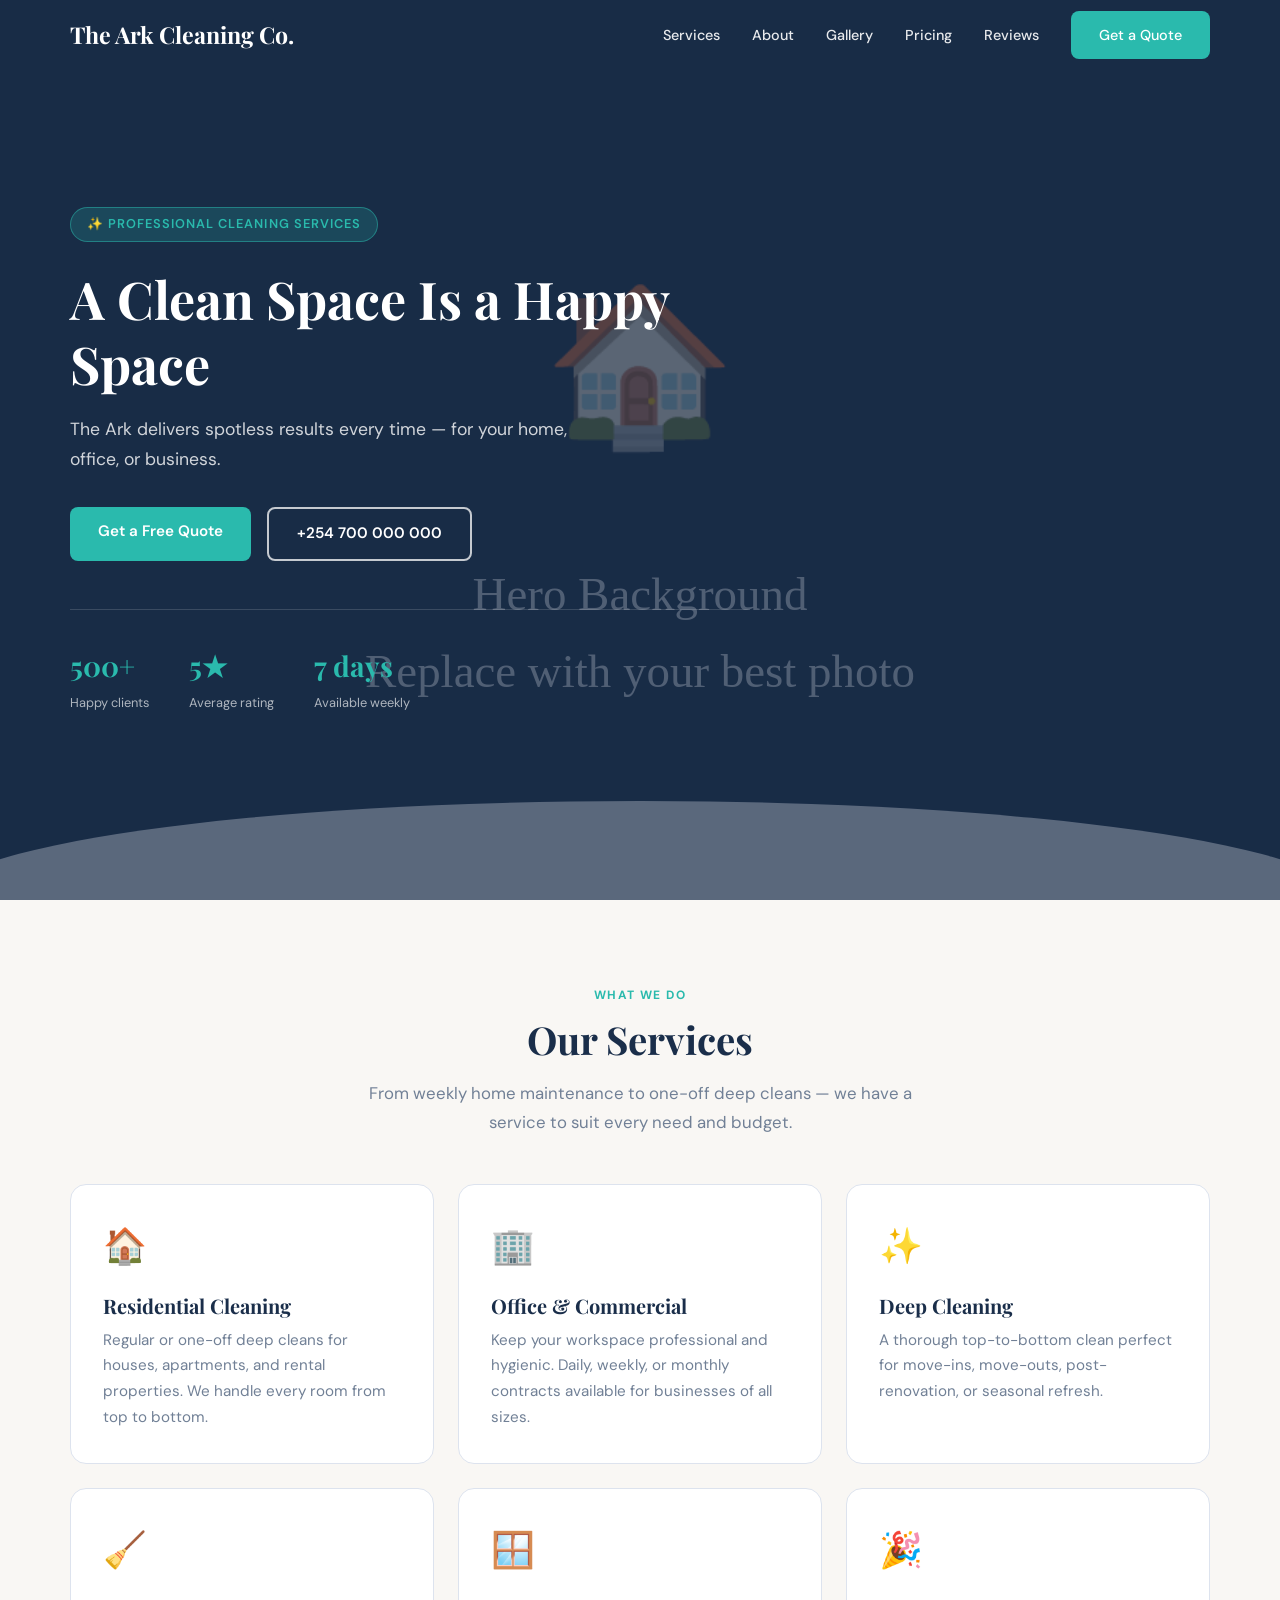
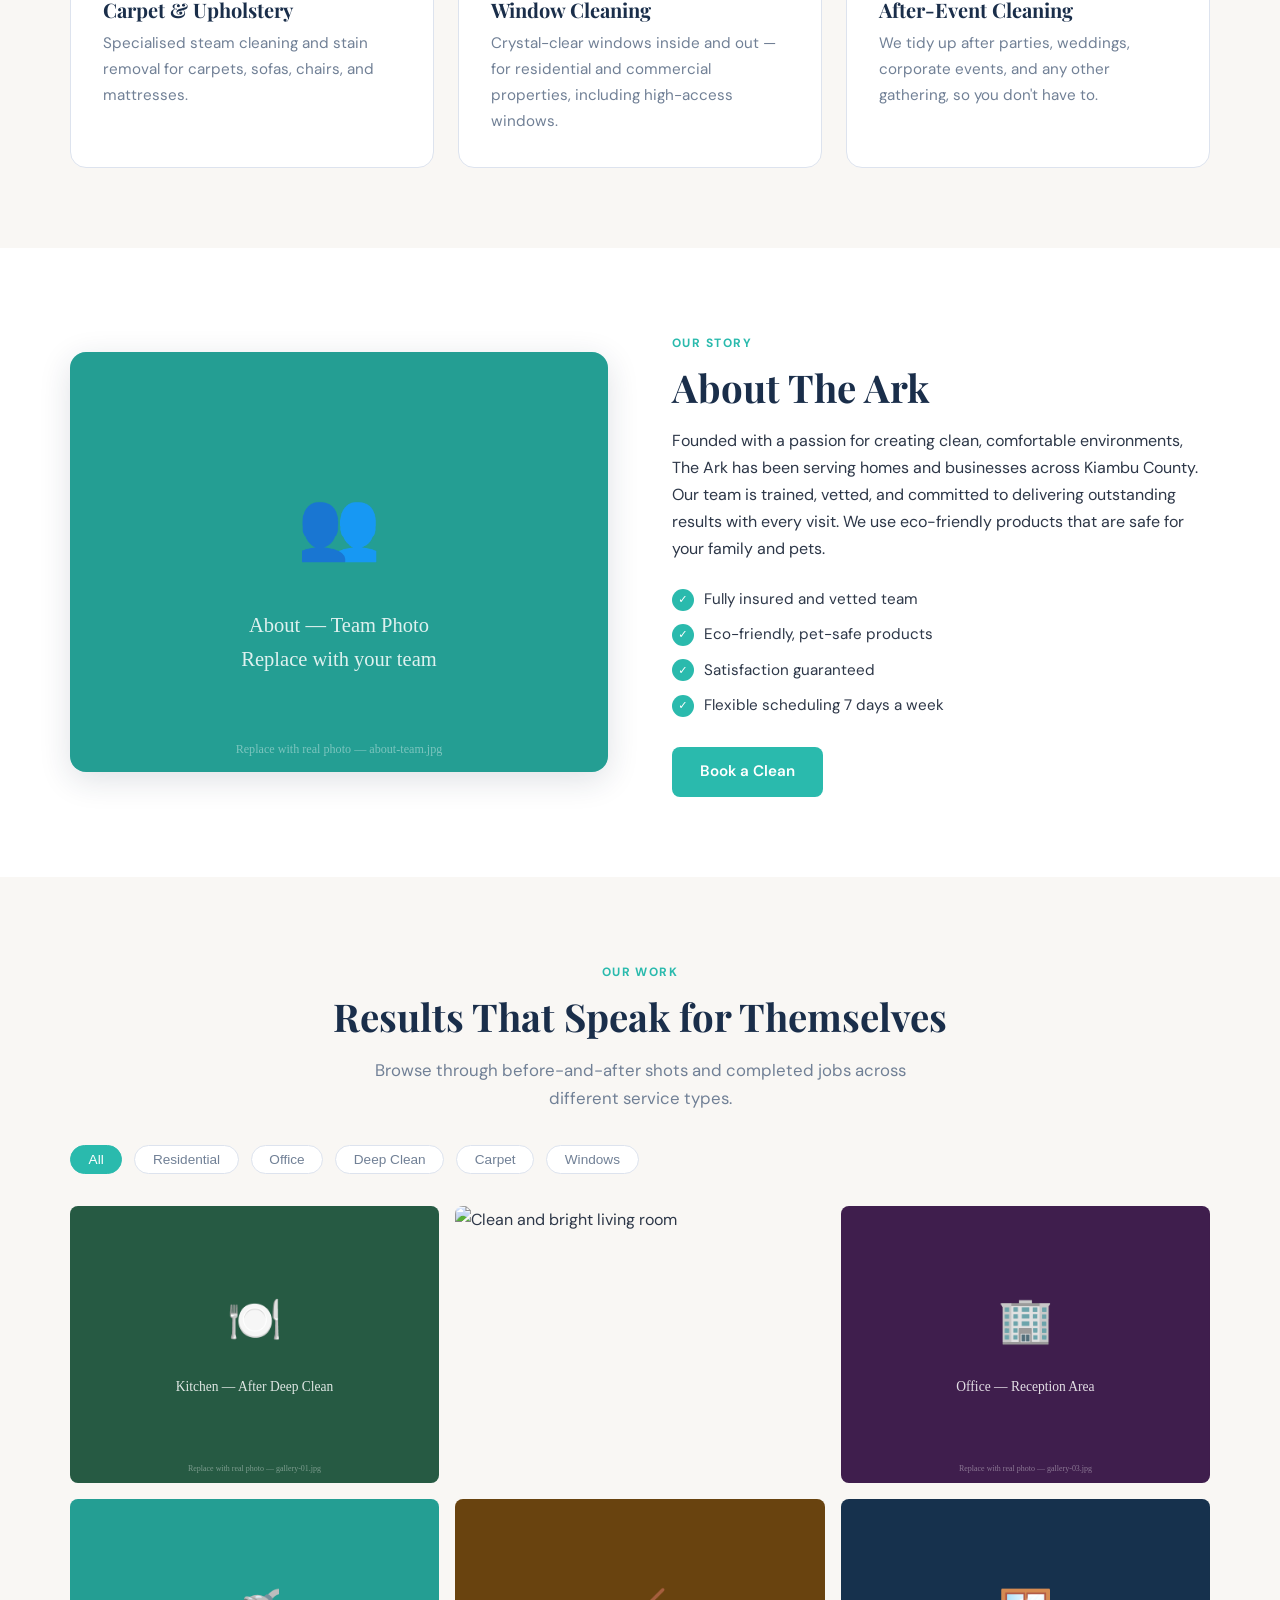
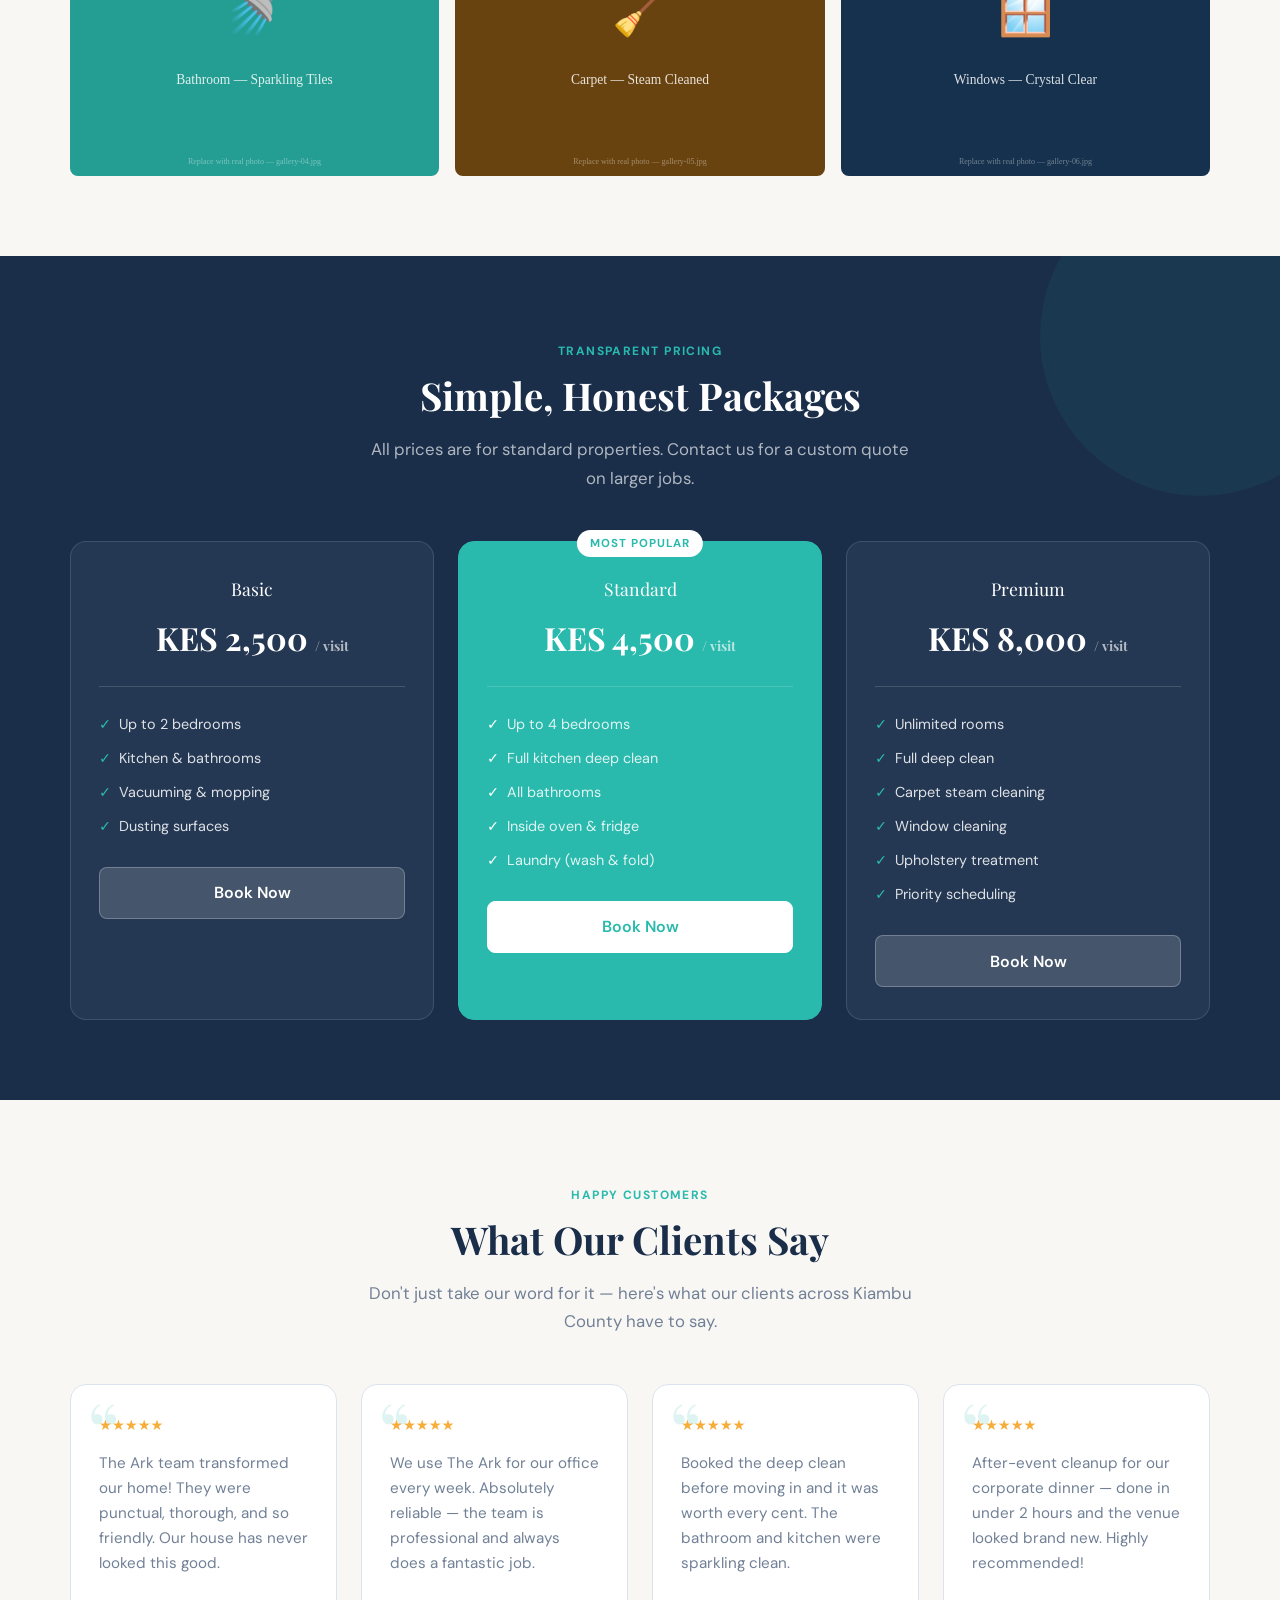
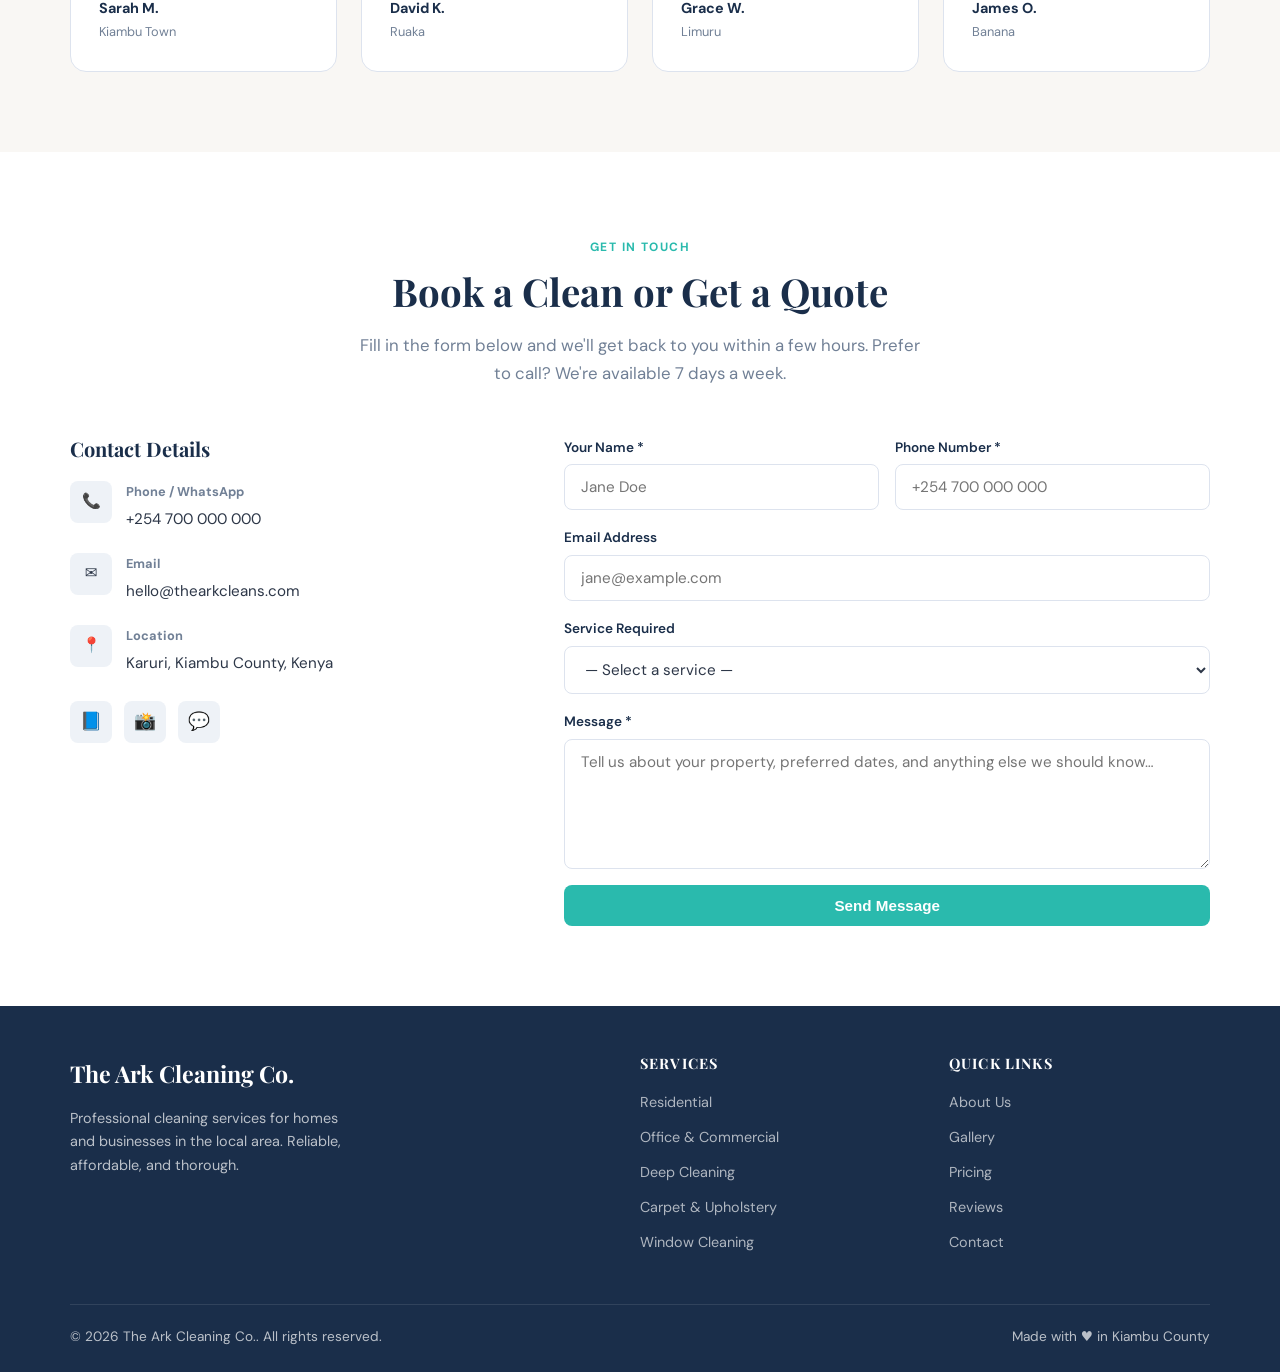
==== index.html @ 22f8d6c6 "Initial commit: The Ark website" ====
<!DOCTYPE html>
<html lang="en">
<head>
  <meta charset="UTF-8">
  <meta name="viewport" content="width=device-width, initial-scale=1.0">
  <title>The Ark Cleaning Co.</title>

  <!-- SEO Meta -->
  <meta name="description" content="Professional cleaning services for homes and businesses. Reliable, affordable, and thorough.">
  <meta property="og:title"       content="The Ark Cleaning Co.">
  <meta property="og:description" content="We care for your space — residential, office, and deep cleaning services.">
  <meta property="og:type"        content="website">
  <meta name="theme-color"        content="#1a2e4a">

  <!-- Web App Manifest -->
  <link rel="manifest" href="manifest.json">

  <!-- Google Fonts -->
  <link rel="preconnect" href="https://fonts.googleapis.com">
  <link rel="preconnect" href="https://fonts.gstatic.com" crossorigin>
  <link href="https://fonts.googleapis.com/css2?family=Playfair+Display:wght@700&family=DM+Sans:wght@400;500;600;700&display=swap" rel="stylesheet">

  <!-- Favicon (emoji fallback) -->
  <link rel="icon" href="data:image/svg+xml,<svg xmlns='http://www.w3.org/2000/svg' viewBox='0 0 100 100'><text y='.9em' font-size='90'>🏠</text></svg>">

  <!-- Stylesheet -->
  <link rel="stylesheet" href="css/style.css">
</head>
<body>

  <!-- Skip Navigation for Accessibility -->
  <a class="skip-link" href="#main-content">Skip to main content</a>

  <!-- ============================================================
       NAVIGATION
  ============================================================ -->
  <nav id="navbar" role="navigation" aria-label="Main navigation">
    <div class="container nav-inner">
      <a href="#" class="nav-logo" aria-label="The Ark Cleaning Co. — Home">The Ark</a>

      <ul class="nav-links" role="list">
        <li><a href="#services">Services</a></li>
        <li><a href="#about">About</a></li>
        <li><a href="#gallery">Gallery</a></li>
        <li><a href="#pricing">Pricing</a></li>
        <li><a href="#testimonials">Reviews</a></li>
        <li><a href="#contact" class="btn btn-primary">Get a Quote</a></li>
      </ul>

      <button class="nav-toggle" aria-label="Toggle navigation menu" aria-expanded="false">
        <span></span><span></span><span></span>
      </button>
    </div>
  </nav>

  <main id="main-content">

    <!-- ============================================================
         HERO
    ============================================================ -->
    <section id="hero" aria-labelledby="hero-heading">
      <div class="hero-bg" aria-hidden="true"></div>
      <div class="container">
        <div class="hero-content">
          <div class="hero-badge fade-up fade-up-1">✨ Professional Cleaning Services</div>
          <h1 id="hero-heading" class="fade-up fade-up-2">A Clean Space Is a Happy Space</h1>
          <p id="hero-sub" class="fade-up fade-up-3">
            The Ark delivers spotless results every time — for your home, office, or business.
          </p>
          <div class="hero-cta fade-up fade-up-3">
            <a id="hero-cta" href="#contact" class="btn btn-primary">Get a Free Quote</a>
            <a id="hero-phone" href="tel:+254700000000" class="btn btn-outline">📞 Call Us</a>
          </div>
          <div class="hero-stats fade-up">
            <div class="stat-item">
              <div class="stat-num">500+</div>
              <div class="stat-label">Happy clients</div>
            </div>
            <div class="stat-item">
              <div class="stat-num">5★</div>
              <div class="stat-label">Average rating</div>
            </div>
            <div class="stat-item">
              <div class="stat-num">7 days</div>
              <div class="stat-label">Available weekly</div>
            </div>
          </div>
        </div>
      </div>
    </section>

    <!-- ============================================================
         SERVICES
    ============================================================ -->
    <section id="services" aria-labelledby="services-heading">
      <div class="container">
        <div class="text-center">
          <span class="section-label">What We Do</span>
          <h2 id="services-heading" class="section-heading">Our Services</h2>
          <p class="section-sub">
            From weekly home maintenance to one-off deep cleans — we have a service to suit every need and budget.
          </p>
        </div>
        <!-- Rendered dynamically from content.json by main.js -->
        <div id="services-grid" class="services-grid" role="list" aria-label="Services list"></div>
      </div>
    </section>

    <!-- ============================================================
         ABOUT
    ============================================================ -->
    <section id="about" aria-labelledby="about-heading">
      <div class="container">
        <div class="about-grid">
          <div class="about-image-wrap">
            <img id="about-img" src="assets/images/about-team.jpg"
                 alt="The Ark cleaning team" loading="lazy"
                 onerror="this.style.background='#eef2f7'; this.style.height='420px';">
          </div>
          <div class="about-text">
            <span class="section-label">Our Story</span>
            <h2 id="about-heading" class="section-heading">About The Ark</h2>
            <p id="about-body">
              Founded with a passion for creating clean, comfortable environments, The Ark has been
              serving homes and businesses across Kiambu County. Our team is trained, vetted, and
              committed to delivering outstanding results with every visit.
            </p>
            <ul id="about-highlights" class="about-highlights" aria-label="Our highlights">
              <li>Fully insured and vetted team</li>
              <li>Eco-friendly, pet-safe products</li>
              <li>Satisfaction guaranteed</li>
              <li>Flexible scheduling 7 days a week</li>
            </ul>
            <a href="#contact" class="btn btn-primary" style="margin-top:1.75rem; display:inline-block;">
              Book a Clean
            </a>
          </div>
        </div>
      </div>
    </section>

    <!-- ============================================================
         GALLERY
    ============================================================ -->
    <section id="gallery" aria-labelledby="gallery-heading">
      <div class="container">
        <div class="text-center">
          <span class="section-label">Our Work</span>
          <h2 id="gallery-heading" class="section-heading">Results That Speak for Themselves</h2>
          <p class="section-sub">
            Browse through before-and-after shots and completed jobs across different service types.
          </p>
        </div>

        <!-- Filter buttons -->
        <div class="gallery-filter" role="group" aria-label="Filter gallery by category">
          <button class="filter-btn active" data-filter="all">All</button>
          <button class="filter-btn" data-filter="residential">Residential</button>
          <button class="filter-btn" data-filter="office">Office</button>
          <button class="filter-btn" data-filter="deep">Deep Clean</button>
          <button class="filter-btn" data-filter="carpet">Carpet</button>
          <button class="filter-btn" data-filter="windows">Windows</button>
        </div>

        <!-- Rendered dynamically from content.json -->
        <div id="gallery-grid" class="gallery-grid" aria-label="Photo gallery"></div>
      </div>
    </section>

    <!-- ============================================================
         PRICING
    ============================================================ -->
    <section id="pricing" aria-labelledby="pricing-heading">
      <div class="container text-center">
        <span class="section-label">Transparent Pricing</span>
        <h2 id="pricing-heading" class="section-heading">Simple, Honest Packages</h2>
        <p class="section-sub">
          All prices are for standard properties. Contact us for a custom quote on larger jobs.
        </p>
        <!-- Rendered dynamically from content.json -->
        <div id="pricing-grid" class="pricing-grid" aria-label="Pricing packages"></div>
      </div>
    </section>

    <!-- ============================================================
         TESTIMONIALS
    ============================================================ -->
    <section id="testimonials" aria-labelledby="testimonials-heading">
      <div class="container">
        <div class="text-center">
          <span class="section-label">Happy Customers</span>
          <h2 id="testimonials-heading" class="section-heading">What Our Clients Say</h2>
          <p class="section-sub">
            Don't just take our word for it — here's what our clients across Kiambu County have to say.
          </p>
        </div>
        <!-- Rendered dynamically from content.json -->
        <div id="testimonials-grid" class="testimonials-grid" aria-label="Customer reviews"></div>
      </div>
    </section>

    <!-- ============================================================
         CONTACT
    ============================================================ -->
    <section id="contact" aria-labelledby="contact-heading">
      <div class="container">
        <div class="text-center">
          <span class="section-label">Get In Touch</span>
          <h2 id="contact-heading" class="section-heading">Book a Clean or Get a Quote</h2>
          <p class="section-sub">
            Fill in the form below and we'll get back to you within a few hours. Prefer to call? We're available 7 days a week.
          </p>
        </div>

        <div class="contact-grid">
          <!-- Contact Info -->
          <aside class="contact-info">
            <h3>Contact Details</h3>

            <div class="contact-item">
              <span class="contact-icon" aria-hidden="true">📞</span>
              <div>
                <strong>Phone / WhatsApp</strong>
                <a id="contact-phone-link" href="tel:+254700000000">
                  <span id="contact-phone">+254 700 000 000</span>
                </a>
              </div>
            </div>

            <div class="contact-item">
              <span class="contact-icon" aria-hidden="true">✉️</span>
              <div>
                <strong>Email</strong>
                <a id="contact-email-link" href="mailto:hello@thearkcleans.com">
                  <span id="contact-email">hello@thearkcleans.com</span>
                </a>
              </div>
            </div>

            <div class="contact-item">
              <span class="contact-icon" aria-hidden="true">📍</span>
              <div>
                <strong>Location</strong>
                <span id="contact-address">Karuri, Kiambu County, Kenya</span>
              </div>
            </div>

            <div class="social-links" aria-label="Social media links">
              <a id="social-facebook" href="#" class="social-link" aria-label="Facebook" target="_blank" rel="noopener">📘</a>
              <a id="social-instagram" href="#" class="social-link" aria-label="Instagram" target="_blank" rel="noopener">📸</a>
              <a id="contact-whatsapp" href="#" class="social-link" aria-label="WhatsApp" target="_blank" rel="noopener">💬</a>
            </div>
          </aside>

          <!-- Contact Form (Formspree) -->
          <div class="contact-form-wrap">
            <!--
              ACTION: Replace YOUR_FORM_ID with your Formspree form ID.
              See README.md for setup instructions.
              The action is also set dynamically from content.json.
            -->
            <form id="contact-form"
                  action="https://formspree.io/f/YOUR_FORM_ID"
                  method="POST"
                  class="contact-form"
                  novalidate>

              <div class="form-row">
                <div class="form-group">
                  <label for="contact-name">Your Name *</label>
                  <input type="text" id="contact-name" name="name" required placeholder="Jane Doe" autocomplete="name">
                </div>
                <div class="form-group">
                  <label for="contact-phone-input">Phone Number *</label>
                  <input type="tel" id="contact-phone-input" name="phone" required placeholder="+254 700 000 000" autocomplete="tel">
                </div>
              </div>

              <div class="form-group">
                <label for="contact-email-input">Email Address</label>
                <input type="email" id="contact-email-input" name="email" placeholder="jane@example.com" autocomplete="email">
              </div>

              <div class="form-group">
                <label for="contact-service">Service Required</label>
                <select id="contact-service" name="service">
                  <option value="">— Select a service —</option>
                  <option value="residential">Residential Cleaning</option>
                  <option value="office">Office / Commercial</option>
                  <option value="deep">Deep Clean</option>
                  <option value="carpet">Carpet & Upholstery</option>
                  <option value="windows">Window Cleaning</option>
                  <option value="afterparty">After-Event Cleaning</option>
                  <option value="other">Other / Not Sure</option>
                </select>
              </div>

              <div class="form-group">
                <label for="contact-message">Message *</label>
                <textarea id="contact-message" name="message" required
                  placeholder="Tell us about your property, preferred dates, and anything else we should know…"></textarea>
              </div>

              <!-- Honeypot field to prevent spam -->
              <input type="text" name="_gotcha" style="display:none" tabindex="-1" aria-hidden="true">

              <div id="form-status" class="form-status" role="alert" aria-live="polite"></div>

              <button type="submit" class="btn btn-primary" style="width:100%; justify-content:center;">
                Send Message
              </button>
            </form>
          </div>
        </div>
      </div>
    </section>

  </main>

  <!-- ============================================================
       FOOTER
  ============================================================ -->
  <footer id="footer" role="contentinfo">
    <div class="container">
      <div class="footer-grid">
        <div class="footer-brand">
          <a href="#" class="nav-logo footer-logo">The Ark</a>
          <p id="footer-desc">Professional cleaning services for homes and businesses across Kiambu County.</p>
        </div>
        <div class="footer-col">
          <h4>Services</h4>
          <ul>
            <li><a href="#services">Residential</a></li>
            <li><a href="#services">Office & Commercial</a></li>
            <li><a href="#services">Deep Cleaning</a></li>
            <li><a href="#services">Carpet & Upholstery</a></li>
            <li><a href="#services">Window Cleaning</a></li>
          </ul>
        </div>
        <div class="footer-col">
          <h4>Quick Links</h4>
          <ul>
            <li><a href="#about">About Us</a></li>
            <li><a href="#gallery">Gallery</a></li>
            <li><a href="#pricing">Pricing</a></li>
            <li><a href="#testimonials">Reviews</a></li>
            <li><a href="#contact">Contact</a></li>
          </ul>
        </div>
      </div>
      <div class="footer-bottom">
        <span id="footer-copy">© 2024 The Ark Cleaning Co. All rights reserved.</span>
        <span>Made with ♥ in Kiambu County</span>
      </div>
    </div>
  </footer>

  <!-- ============================================================
       LIGHTBOX (Gallery modal)
  ============================================================ -->
  <div id="lightbox" class="lightbox" role="dialog" aria-modal="true" aria-label="Image viewer">
    <button id="lightbox-close" class="lightbox-close" aria-label="Close image viewer">×</button>
    <img id="lightbox-img" src="" alt="">
    <div id="lightbox-caption" class="lightbox-caption"></div>
  </div>

  <!-- Scroll-to-top button -->
  <button id="scrollTop" aria-label="Scroll to top" title="Back to top">↑</button>

  <!-- Main Script -->
  <script src="js/main.js"></script>
</body>
</html>
---- css/style.css ----
/* ============================================================
   THE ARK CLEANING CO. — Main Stylesheet
   Classic, clean, mobile-first design.
   Colour palette: deep navy (#1a2e4a), fresh teal (#2abaad),
   warm white (#f9f7f4), charcoal text (#2d3748)
   ============================================================ */

/* ---------- CSS Custom Properties ---------- */
:root {
  --navy:      #1a2e4a;
  --teal:      #2abaad;
  --teal-dark: #1e9589;
  --white:     #ffffff;
  --off-white: #f9f7f4;
  --light:     #eef2f7;
  --charcoal:  #2d3748;
  --muted:     #718096;
  --border:    #dde3ee;

  --font-display: 'Playfair Display', Georgia, serif;
  --font-body:    'DM Sans', 'Segoe UI', system-ui, sans-serif;

  --radius:  8px;
  --radius-lg: 16px;
  --shadow:  0 4px 20px rgba(26,46,74,0.10);
  --shadow-md: 0 8px 32px rgba(26,46,74,0.14);
  --transition: 0.25s ease;

  --container: 1140px;
  --section-pad: 80px;
}

/* ---------- Reset & Base ---------- */
*, *::before, *::after { box-sizing: border-box; margin: 0; padding: 0; }

html { scroll-behavior: smooth; font-size: 16px; }

body {
  font-family: var(--font-body);
  color: var(--charcoal);
  background: var(--white);
  line-height: 1.7;
  -webkit-font-smoothing: antialiased;
}

img { max-width: 100%; height: auto; display: block; }
a  { color: var(--teal); text-decoration: none; transition: color var(--transition); }
a:hover { color: var(--teal-dark); }
ul { list-style: none; }

/* ---------- Typography ---------- */
h1, h2, h3, h4 {
  font-family: var(--font-display);
  color: var(--navy);
  line-height: 1.25;
}
h1 { font-size: clamp(2rem, 5vw, 3.25rem); }
h2 { font-size: clamp(1.6rem, 3.5vw, 2.4rem); }
h3 { font-size: 1.25rem; }

.section-label {
  display: inline-block;
  font-size: 0.75rem;
  font-weight: 700;
  letter-spacing: 0.12em;
  text-transform: uppercase;
  color: var(--teal);
  margin-bottom: 0.6rem;
}

.section-heading {
  font-family: var(--font-display);
  color: var(--navy);
  margin-bottom: 1rem;
}

.section-sub {
  color: var(--muted);
  font-size: 1.05rem;
  max-width: 560px;
}

/* ---------- Layout Helpers ---------- */
.container {
  width: 90%;
  max-width: var(--container);
  margin: 0 auto;
}

section { padding: var(--section-pad) 0; }

.text-center { text-align: center; }
.text-center .section-sub { margin-left: auto; margin-right: auto; }

/* ---------- Buttons ---------- */
.btn {
  display: inline-block;
  padding: 0.75rem 1.75rem;
  border-radius: var(--radius);
  font-weight: 600;
  font-size: 0.95rem;
  transition: background var(--transition), color var(--transition),
              transform var(--transition), box-shadow var(--transition);
  cursor: pointer;
  border: none;
}
.btn-primary {
  background: var(--teal);
  color: var(--white);
}
.btn-primary:hover {
  background: var(--teal-dark);
  color: var(--white);
  transform: translateY(-2px);
  box-shadow: 0 6px 20px rgba(42,186,173,0.35);
}
.btn-outline {
  background: transparent;
  color: var(--white);
  border: 2px solid rgba(255,255,255,0.75);
}
.btn-outline:hover {
  background: var(--white);
  color: var(--navy);
  border-color: var(--white);
}

/* ---------- Navigation ---------- */
#navbar {
  position: fixed;
  top: 0; left: 0; right: 0;
  z-index: 1000;
  background: transparent;
  transition: background var(--transition), box-shadow var(--transition);
}
#navbar.scrolled {
  background: var(--white);
  box-shadow: 0 2px 12px rgba(26,46,74,0.10);
}

.nav-inner {
  display: flex;
  align-items: center;
  justify-content: space-between;
  height: 70px;
}

.nav-logo {
  font-family: var(--font-display);
  font-size: 1.45rem;
  font-weight: 700;
  color: var(--white);
  transition: color var(--transition);
}
#navbar.scrolled .nav-logo { color: var(--navy); }

.nav-links {
  display: flex;
  gap: 2rem;
  align-items: center;
}
.nav-links a {
  font-size: 0.9rem;
  font-weight: 500;
  color: rgba(255,255,255,0.9);
  transition: color var(--transition);
}
#navbar.scrolled .nav-links a { color: var(--charcoal); }
.nav-links a:hover { color: var(--teal); }
.nav-links .btn-primary { color: var(--white); }

/* Hamburger */
.nav-toggle {
  display: none;
  flex-direction: column;
  gap: 5px;
  cursor: pointer;
  padding: 4px;
  background: none;
  border: none;
}
.nav-toggle span {
  display: block;
  width: 24px;
  height: 2px;
  background: var(--white);
  transition: all var(--transition);
  border-radius: 2px;
}
#navbar.scrolled .nav-toggle span { background: var(--navy); }
.nav-toggle.open span:nth-child(1) { transform: translateY(7px) rotate(45deg); }
.nav-toggle.open span:nth-child(2) { opacity: 0; }
.nav-toggle.open span:nth-child(3) { transform: translateY(-7px) rotate(-45deg); }

/* ---------- Hero ---------- */
#hero {
  min-height: 100vh;
  display: flex;
  align-items: center;
  position: relative;
  background: var(--navy);
  overflow: hidden;
}

.hero-bg {
  position: absolute;
  inset: 0;
  background-image: url('assets/images/hero-bg.jpg');
  background-size: cover;
  background-position: center;
  opacity: 0.28;
}

/* Geometric accent */
.hero-bg::after {
  content: '';
  position: absolute;
  bottom: -1px;
  left: 0; right: 0;
  height: 100px;
  background: var(--white);
  clip-path: ellipse(55% 100% at 50% 100%);
}

.hero-content {
  position: relative;
  z-index: 1;
  max-width: 680px;
  padding: 120px 0 100px;
}

.hero-badge {
  display: inline-flex;
  align-items: center;
  gap: 8px;
  background: rgba(42,186,173,0.2);
  border: 1px solid rgba(42,186,173,0.5);
  border-radius: 30px;
  padding: 0.35rem 1rem;
  font-size: 0.8rem;
  font-weight: 600;
  color: var(--teal);
  letter-spacing: 0.08em;
  text-transform: uppercase;
  margin-bottom: 1.5rem;
}

#hero h1 {
  color: var(--white);
  margin-bottom: 1.2rem;
}

#hero p {
  color: rgba(255,255,255,0.8);
  font-size: 1.1rem;
  margin-bottom: 2rem;
  max-width: 520px;
}

.hero-cta { display: flex; gap: 1rem; flex-wrap: wrap; }

.hero-stats {
  display: flex;
  gap: 2.5rem;
  margin-top: 3rem;
  padding-top: 2rem;
  border-top: 1px solid rgba(255,255,255,0.15);
}
.stat-item { text-align: left; }
.stat-num {
  font-family: var(--font-display);
  font-size: 1.75rem;
  font-weight: 700;
  color: var(--teal);
}
.stat-label {
  font-size: 0.8rem;
  color: rgba(255,255,255,0.65);
  margin-top: 0.15rem;
}

/* ---------- Services ---------- */
#services { background: var(--off-white); }

.services-grid {
  display: grid;
  grid-template-columns: repeat(auto-fill, minmax(300px, 1fr));
  gap: 1.5rem;
  margin-top: 3rem;
}

.service-card {
  background: var(--white);
  border-radius: var(--radius-lg);
  padding: 2rem;
  border: 1px solid var(--border);
  transition: transform var(--transition), box-shadow var(--transition);
}
.service-card:hover {
  transform: translateY(-4px);
  box-shadow: var(--shadow-md);
}

.service-icon {
  font-size: 2.2rem;
  margin-bottom: 1rem;
  display: block;
}
.service-card h3 {
  margin-bottom: 0.6rem;
  color: var(--navy);
}
.service-card p { color: var(--muted); font-size: 0.95rem; }

/* ---------- About ---------- */
#about .about-grid {
  display: grid;
  grid-template-columns: 1fr 1fr;
  gap: 4rem;
  align-items: center;
}

.about-image-wrap {
  position: relative;
  border-radius: var(--radius-lg);
  overflow: hidden;
  box-shadow: var(--shadow-md);
}
.about-image-wrap img {
  width: 100%;
  height: 420px;
  object-fit: cover;
}
.about-image-wrap::before {
  content: '';
  position: absolute;
  top: -16px; left: -16px;
  width: 80px; height: 80px;
  background: var(--teal);
  border-radius: 50%;
  opacity: 0.2;
  z-index: -1;
}

.about-highlights {
  margin-top: 1.5rem;
  display: flex;
  flex-direction: column;
  gap: 0.6rem;
}
.about-highlights li {
  display: flex;
  align-items: center;
  gap: 0.6rem;
  font-size: 0.95rem;
}
.about-highlights li::before {
  content: '✓';
  background: var(--teal);
  color: var(--white);
  border-radius: 50%;
  width: 22px; height: 22px;
  display: flex;
  align-items: center;
  justify-content: center;
  font-size: 0.7rem;
  flex-shrink: 0;
}

/* ---------- Gallery ---------- */
#gallery { background: var(--off-white); }

.gallery-filter {
  display: flex;
  gap: 0.75rem;
  flex-wrap: wrap;
  margin: 2rem 0;
}
.filter-btn {
  padding: 0.4rem 1.1rem;
  border-radius: 30px;
  border: 1.5px solid var(--border);
  background: var(--white);
  color: var(--muted);
  font-size: 0.85rem;
  font-weight: 500;
  cursor: pointer;
  transition: all var(--transition);
}
.filter-btn:hover, .filter-btn.active {
  background: var(--teal);
  border-color: var(--teal);
  color: var(--white);
}

.gallery-grid {
  display: grid;
  grid-template-columns: repeat(auto-fill, minmax(280px, 1fr));
  gap: 1rem;
}
.gallery-item {
  border-radius: var(--radius);
  overflow: hidden;
  position: relative;
  aspect-ratio: 4/3;
  cursor: pointer;
}
.gallery-item img {
  width: 100%;
  height: 100%;
  object-fit: cover;
  transition: transform 0.4s ease;
}
.gallery-item:hover img { transform: scale(1.06); }
.gallery-overlay {
  position: absolute;
  inset: 0;
  background: linear-gradient(to top, rgba(26,46,74,0.75) 0%, transparent 60%);
  opacity: 0;
  transition: opacity var(--transition);
  display: flex;
  align-items: flex-end;
  padding: 1rem;
}
.gallery-item:hover .gallery-overlay { opacity: 1; }
.gallery-overlay span {
  color: var(--white);
  font-size: 0.85rem;
  font-weight: 500;
}
.gallery-item.hidden { display: none; }

/* ---------- Pricing ---------- */
#pricing {
  background: var(--navy);
  position: relative;
  overflow: hidden;
}
#pricing::before {
  content: '';
  position: absolute;
  top: -80px; right: -80px;
  width: 320px; height: 320px;
  border-radius: 50%;
  background: var(--teal);
  opacity: 0.07;
}

#pricing .section-heading { color: var(--white); }
#pricing .section-label { color: var(--teal); }
#pricing .section-sub { color: rgba(255,255,255,0.65); }

.pricing-grid {
  display: grid;
  grid-template-columns: repeat(auto-fit, minmax(260px, 1fr));
  gap: 1.5rem;
  margin-top: 3rem;
}

.pricing-card {
  background: rgba(255,255,255,0.05);
  border: 1px solid rgba(255,255,255,0.12);
  border-radius: var(--radius-lg);
  padding: 2rem 1.75rem;
  position: relative;
  transition: transform var(--transition);
}
.pricing-card:hover { transform: translateY(-4px); }
.pricing-card.highlight {
  background: var(--teal);
  border-color: var(--teal);
}
.popular-badge {
  position: absolute;
  top: -12px;
  left: 50%;
  transform: translateX(-50%);
  background: var(--white);
  color: var(--teal);
  font-size: 0.72rem;
  font-weight: 700;
  letter-spacing: 0.08em;
  text-transform: uppercase;
  padding: 0.25rem 0.85rem;
  border-radius: 20px;
}

.pricing-name {
  font-family: var(--font-display);
  font-size: 1.1rem;
  color: var(--white);
  margin-bottom: 0.5rem;
}
.pricing-price {
  font-family: var(--font-display);
  font-size: 2rem;
  font-weight: 700;
  color: var(--white);
}
.pricing-per { font-size: 0.85rem; color: rgba(255,255,255,0.65); }
.pricing-divider {
  border: none;
  border-top: 1px solid rgba(255,255,255,0.15);
  margin: 1.25rem 0;
}
.pricing-features li {
  color: rgba(255,255,255,0.85);
  font-size: 0.9rem;
  padding: 0.3rem 0;
  display: flex;
  align-items: center;
  gap: 0.5rem;
}
.pricing-features li::before {
  content: '✓';
  color: var(--teal);
  font-weight: 700;
  flex-shrink: 0;
}
.pricing-card.highlight .pricing-features li::before { color: var(--white); }

.pricing-cta {
  margin-top: 1.5rem;
  display: block;
  text-align: center;
  padding: 0.7rem;
  border-radius: var(--radius);
  font-weight: 600;
  background: rgba(255,255,255,0.15);
  color: var(--white);
  border: 1.5px solid rgba(255,255,255,0.25);
  transition: all var(--transition);
}
.pricing-cta:hover {
  background: var(--white);
  color: var(--navy);
  border-color: var(--white);
}
.pricing-card.highlight .pricing-cta {
  background: var(--white);
  color: var(--teal);
  border-color: var(--white);
}
.pricing-card.highlight .pricing-cta:hover {
  background: var(--navy);
  color: var(--white);
  border-color: var(--navy);
}

/* ---------- Testimonials ---------- */
#testimonials { background: var(--off-white); }

.testimonials-grid {
  display: grid;
  grid-template-columns: repeat(auto-fill, minmax(260px, 1fr));
  gap: 1.5rem;
  margin-top: 3rem;
}
.testimonial-card {
  background: var(--white);
  border-radius: var(--radius-lg);
  padding: 1.75rem;
  border: 1px solid var(--border);
  position: relative;
}
.testimonial-card::before {
  content: '\201C';
  font-family: var(--font-display);
  font-size: 5rem;
  color: var(--teal);
  opacity: 0.15;
  position: absolute;
  top: 0.25rem; left: 1rem;
  line-height: 1;
}
.stars { color: #f6ad3a; font-size: 0.9rem; margin-bottom: 0.85rem; }
.testimonial-quote { color: var(--muted); font-size: 0.95rem; line-height: 1.65; margin-bottom: 1.25rem; }
.testimonial-author { font-weight: 700; color: var(--navy); font-size: 0.9rem; }
.testimonial-location { font-size: 0.8rem; color: var(--muted); }

/* ---------- Contact ---------- */
#contact { background: var(--white); }

.contact-grid {
  display: grid;
  grid-template-columns: 1fr 1.5fr;
  gap: 4rem;
  align-items: start;
  margin-top: 3rem;
}

.contact-info h3 { margin-bottom: 1.25rem; }

.contact-item {
  display: flex;
  align-items: flex-start;
  gap: 0.85rem;
  margin-bottom: 1.25rem;
}
.contact-icon {
  background: var(--light);
  border-radius: var(--radius);
  width: 42px; height: 42px;
  display: flex;
  align-items: center;
  justify-content: center;
  font-size: 1.1rem;
  flex-shrink: 0;
}
.contact-item strong { display: block; font-size: 0.8rem; color: var(--muted); margin-bottom: 0.15rem; }
.contact-item span { color: var(--charcoal); font-size: 0.95rem; }

.social-links { display: flex; gap: 0.75rem; margin-top: 1.5rem; }
.social-link {
  background: var(--light);
  border-radius: var(--radius);
  width: 42px; height: 42px;
  display: flex;
  align-items: center;
  justify-content: center;
  font-size: 1.1rem;
  transition: background var(--transition), transform var(--transition);
}
.social-link:hover {
  background: var(--teal);
  transform: translateY(-2px);
}

/* Contact Form */
.contact-form { display: flex; flex-direction: column; gap: 1rem; }

.form-row { display: grid; grid-template-columns: 1fr 1fr; gap: 1rem; }

.form-group { display: flex; flex-direction: column; gap: 0.35rem; }

.form-group label {
  font-size: 0.85rem;
  font-weight: 600;
  color: var(--navy);
}

.form-group input,
.form-group select,
.form-group textarea {
  padding: 0.75rem 1rem;
  border: 1.5px solid var(--border);
  border-radius: var(--radius);
  font-family: var(--font-body);
  font-size: 0.95rem;
  color: var(--charcoal);
  background: var(--white);
  transition: border-color var(--transition), box-shadow var(--transition);
  outline: none;
}
.form-group input:focus,
.form-group select:focus,
.form-group textarea:focus {
  border-color: var(--teal);
  box-shadow: 0 0 0 3px rgba(42,186,173,0.15);
}
.form-group textarea { resize: vertical; min-height: 130px; }

.form-status {
  padding: 0.75rem 1rem;
  border-radius: var(--radius);
  font-size: 0.9rem;
  display: none;
}
.form-status.success { background: #e6f9f7; color: #0d7869; display: block; }
.form-status.error   { background: #fff0f0; color: #c53030; display: block; }

/* ---------- Footer ---------- */
#footer {
  background: var(--navy);
  color: rgba(255,255,255,0.7);
  padding: 3rem 0 1.5rem;
}

.footer-grid {
  display: grid;
  grid-template-columns: 2fr 1fr 1fr;
  gap: 3rem;
  margin-bottom: 2.5rem;
}

.footer-brand .nav-logo { display: inline-block; color: var(--white); margin-bottom: 0.85rem; }
.footer-brand p { font-size: 0.9rem; line-height: 1.65; max-width: 280px; }

.footer-col h4 {
  color: var(--white);
  font-size: 0.9rem;
  font-weight: 700;
  margin-bottom: 1rem;
  text-transform: uppercase;
  letter-spacing: 0.08em;
}
.footer-col ul li { margin-bottom: 0.5rem; }
.footer-col ul a { color: rgba(255,255,255,0.65); font-size: 0.9rem; transition: color var(--transition); }
.footer-col ul a:hover { color: var(--teal); }

.footer-bottom {
  border-top: 1px solid rgba(255,255,255,0.1);
  padding-top: 1.25rem;
  display: flex;
  justify-content: space-between;
  align-items: center;
  flex-wrap: wrap;
  gap: 0.5rem;
  font-size: 0.85rem;
}

/* ---------- Scroll-to-top ---------- */
#scrollTop {
  position: fixed;
  bottom: 2rem;
  right: 2rem;
  background: var(--teal);
  color: var(--white);
  border: none;
  border-radius: 50%;
  width: 46px; height: 46px;
  font-size: 1.1rem;
  cursor: pointer;
  box-shadow: var(--shadow);
  opacity: 0;
  pointer-events: none;
  transition: opacity var(--transition), transform var(--transition);
  z-index: 900;
}
#scrollTop.visible { opacity: 1; pointer-events: auto; }
#scrollTop:hover { transform: translateY(-3px); }

/* ---------- Lightbox ---------- */
.lightbox {
  display: none;
  position: fixed;
  inset: 0;
  background: rgba(10,18,30,0.92);
  z-index: 2000;
  align-items: center;
  justify-content: center;
}
.lightbox.open { display: flex; }
.lightbox img {
  max-width: 90vw;
  max-height: 85vh;
  border-radius: var(--radius);
  box-shadow: var(--shadow-md);
}
.lightbox-close {
  position: absolute;
  top: 1.25rem; right: 1.5rem;
  background: none;
  border: none;
  color: var(--white);
  font-size: 2rem;
  cursor: pointer;
  line-height: 1;
}
.lightbox-caption {
  position: absolute;
  bottom: 2rem;
  color: rgba(255,255,255,0.8);
  font-size: 0.9rem;
  text-align: center;
  width: 100%;
}

/* ---------- Responsive ---------- */
@media (max-width: 900px) {
  :root { --section-pad: 60px; }

  .nav-links { display: none; flex-direction: column; gap: 0; }
  .nav-toggle { display: flex; }

  .nav-links.open {
    display: flex;
    position: fixed;
    top: 70px; left: 0; right: 0;
    background: var(--white);
    padding: 1.5rem 5%;
    box-shadow: 0 8px 24px rgba(26,46,74,0.12);
  }
  .nav-links.open a { color: var(--charcoal) !important; padding: 0.65rem 0; border-bottom: 1px solid var(--border); width: 100%; }
  .nav-links.open .btn-primary { border-bottom: none; }

  #about .about-grid { grid-template-columns: 1fr; }
  .about-image-wrap img { height: 300px; }
  .contact-grid { grid-template-columns: 1fr; }
  .form-row { grid-template-columns: 1fr; }
  .footer-grid { grid-template-columns: 1fr 1fr; }
  .hero-stats { gap: 1.5rem; }
}

@media (max-width: 600px) {
  .footer-grid { grid-template-columns: 1fr; }
  .hero-stats { flex-wrap: wrap; }
  .pricing-grid { grid-template-columns: 1fr; }
}

/* ---------- Accessibility ---------- */
:focus-visible {
  outline: 2.5px solid var(--teal);
  outline-offset: 3px;
}

.sr-only {
  position: absolute;
  width: 1px; height: 1px;
  padding: 0; margin: -1px;
  overflow: hidden;
  clip: rect(0,0,0,0);
  white-space: nowrap;
  border: 0;
}

/* Skip link */
.skip-link {
  position: absolute;
  top: -100px;
  left: 1rem;
  background: var(--teal);
  color: var(--white);
  padding: 0.5rem 1rem;
  border-radius: 0 0 var(--radius) var(--radius);
  z-index: 9999;
  transition: top 0.2s;
}
.skip-link:focus { top: 0; }

/* ---------- Animations ---------- */
@keyframes fadeUp {
  from { opacity: 0; transform: translateY(24px); }
  to   { opacity: 1; transform: translateY(0); }
}
.fade-up { animation: fadeUp 0.6s ease forwards; }
.fade-up-1 { animation-delay: 0.1s; opacity: 0; }
.fade-up-2 { animation-delay: 0.2s; opacity: 0; }
.fade-up-3 { animation-delay: 0.3s; opacity: 0; }
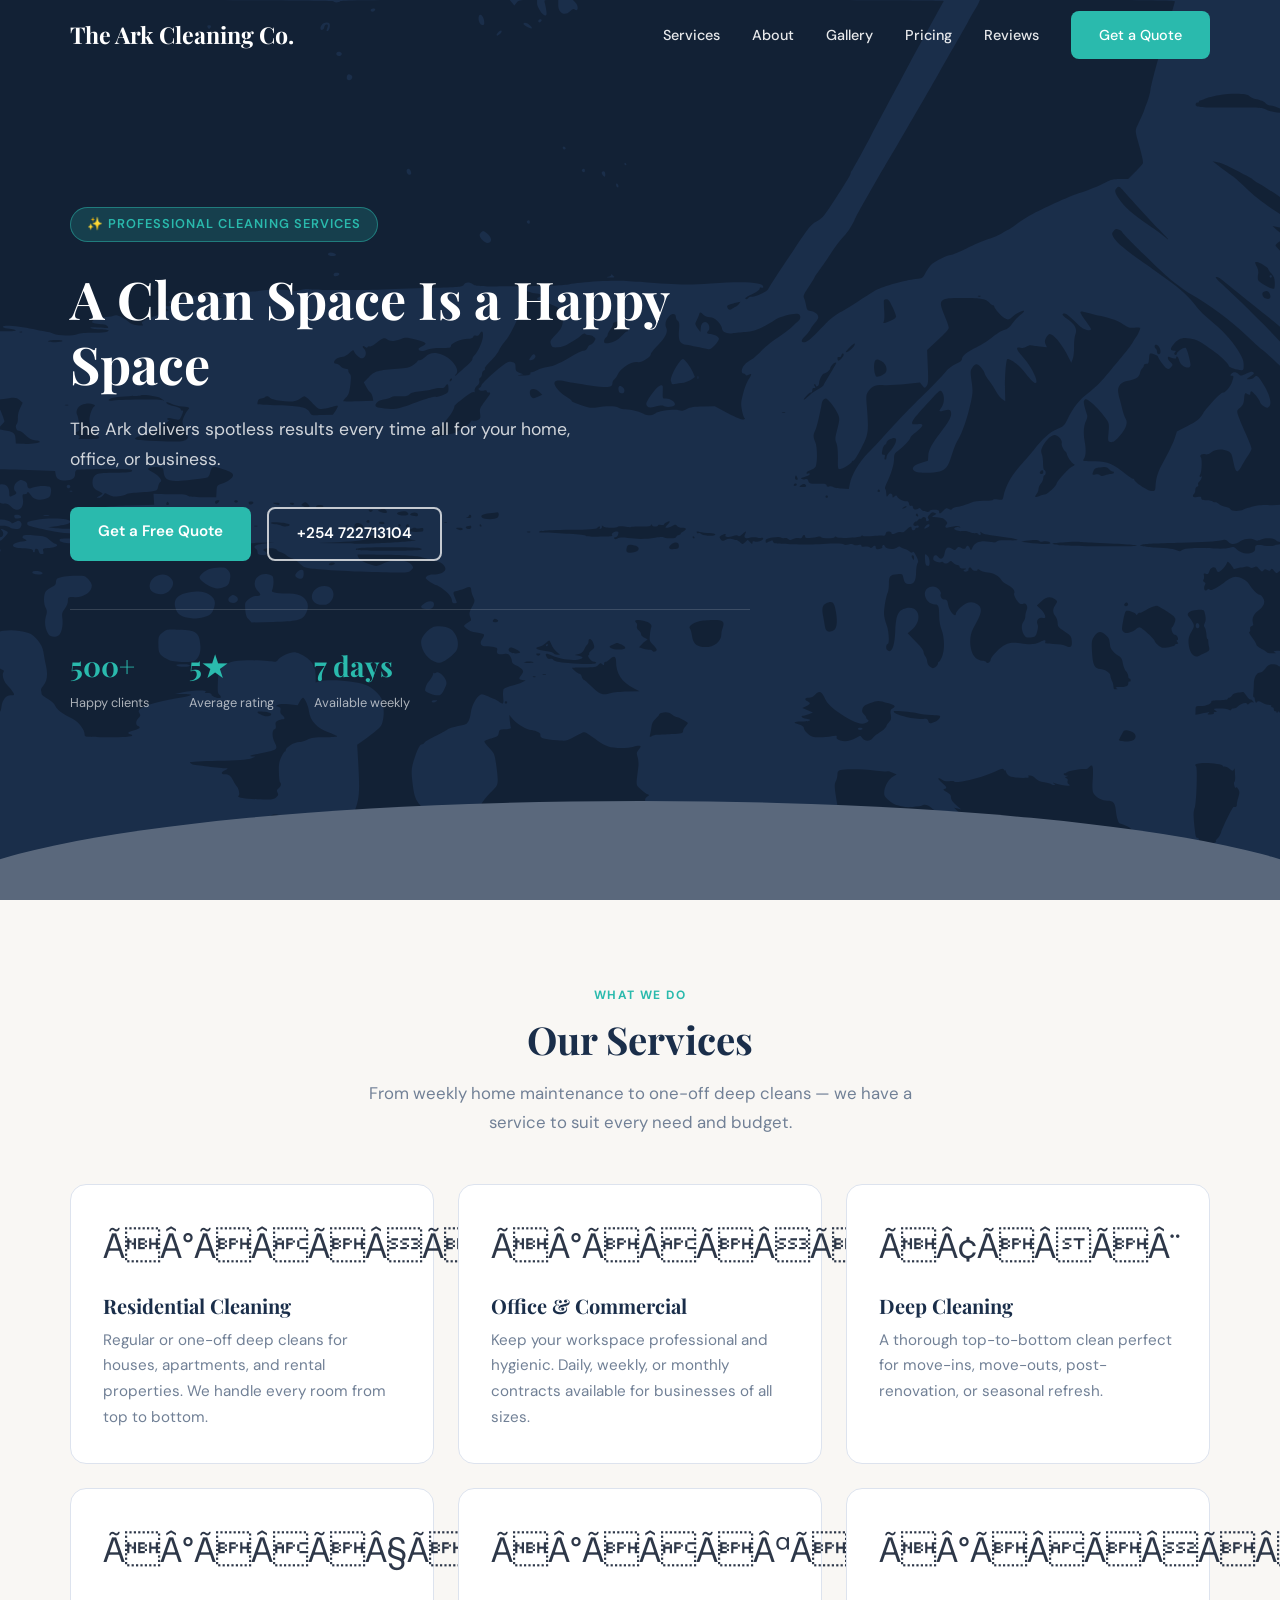
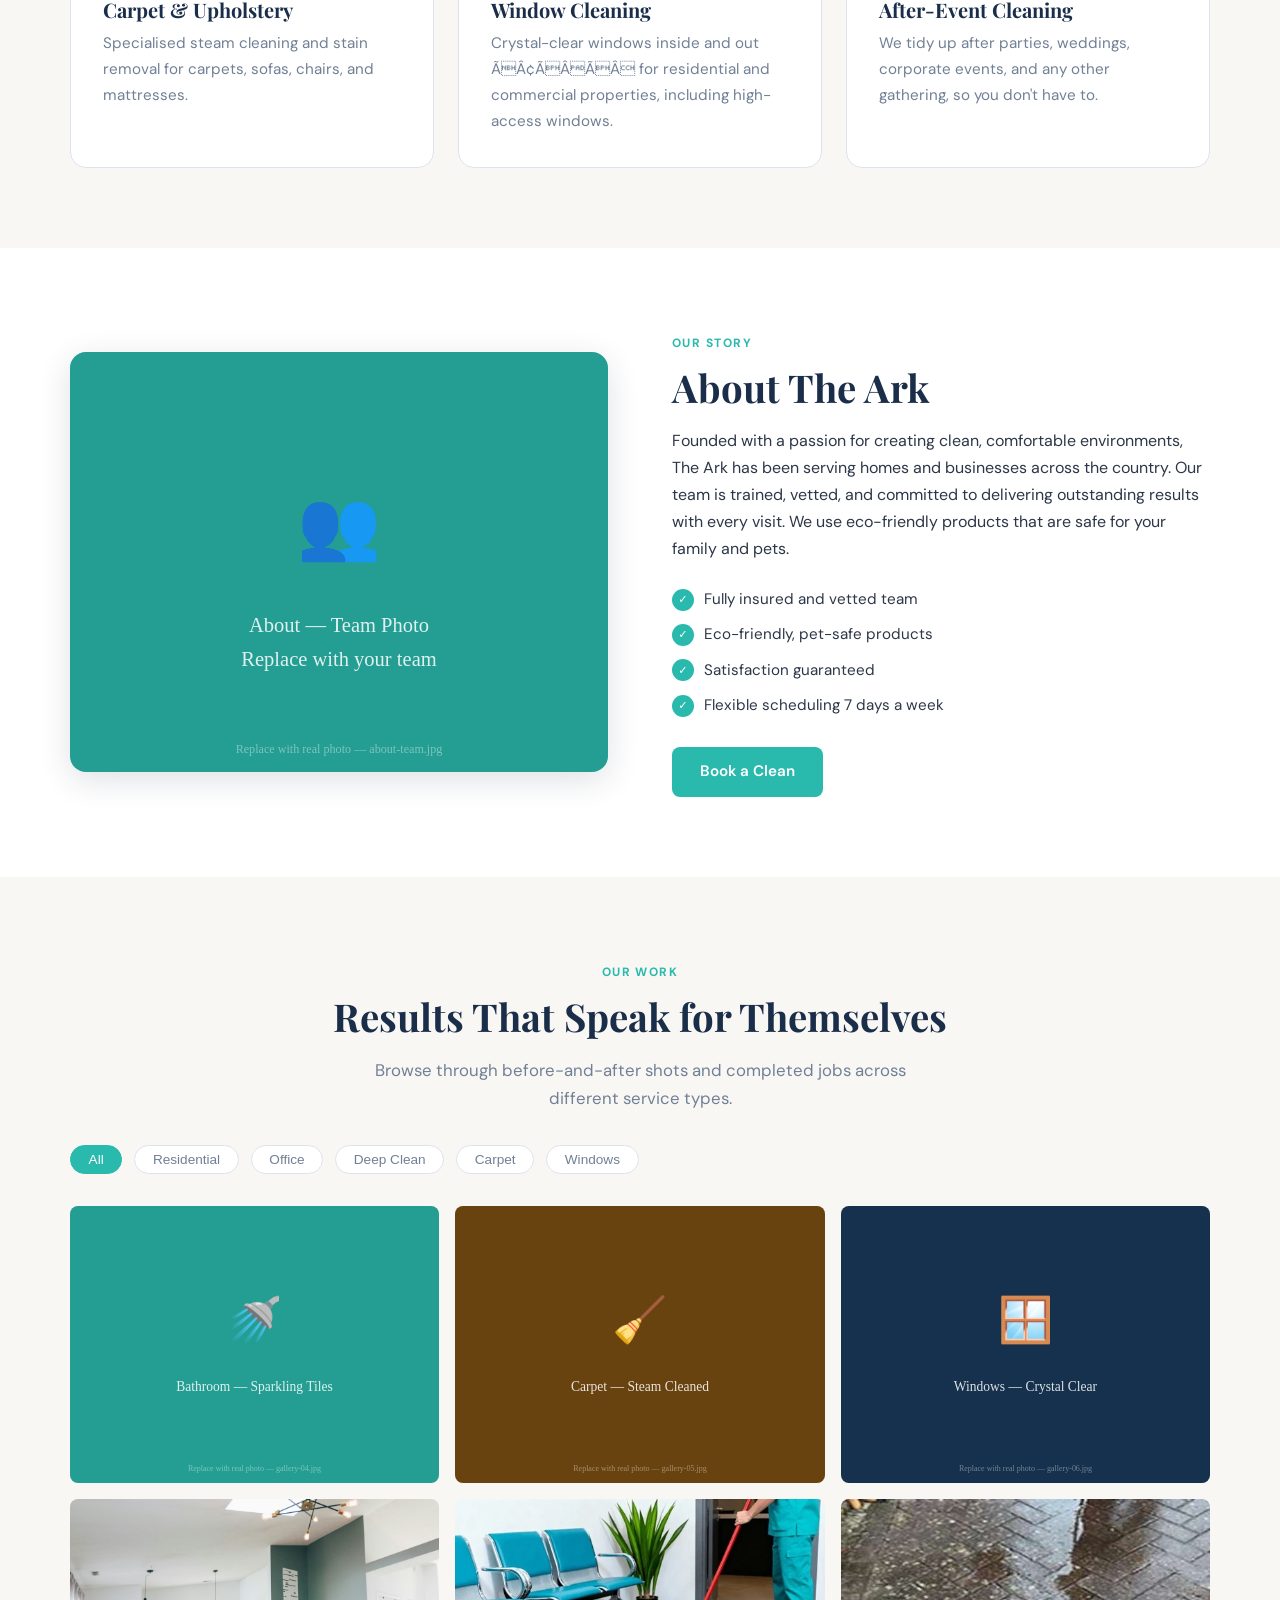
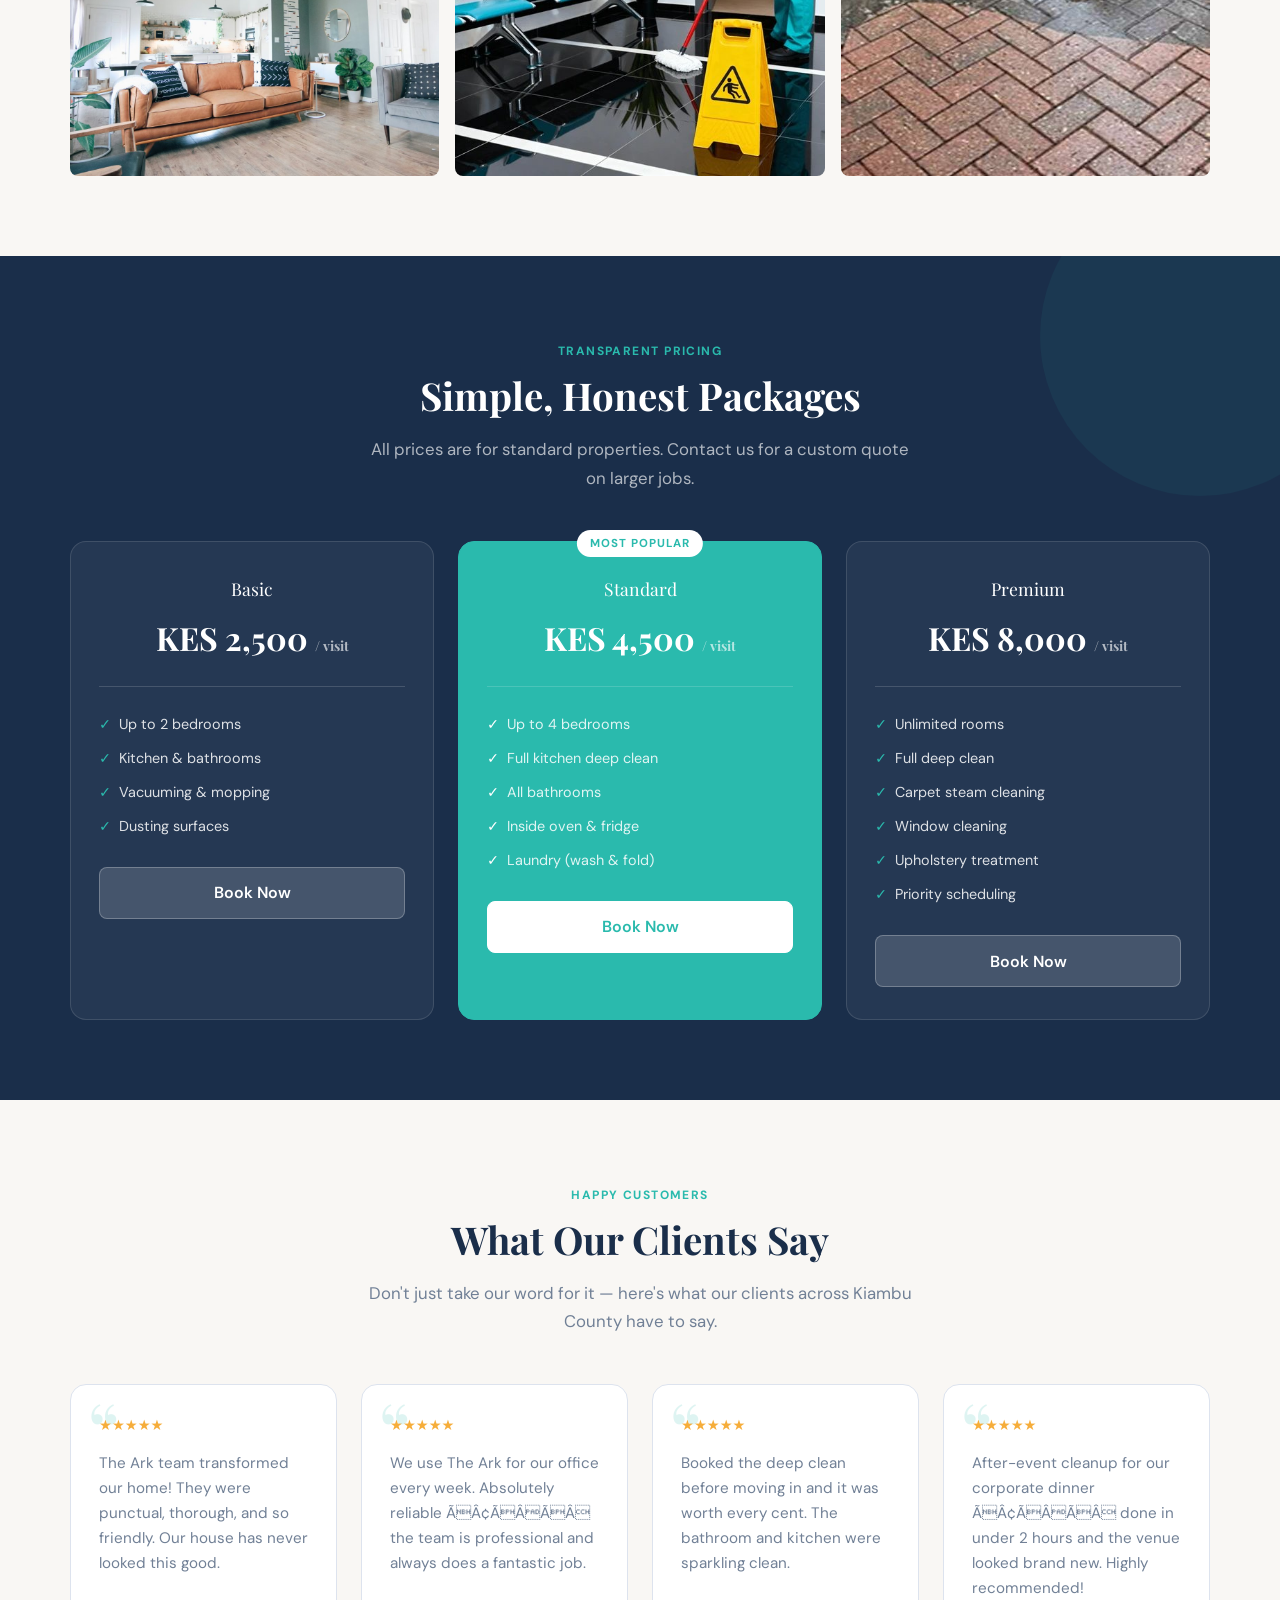
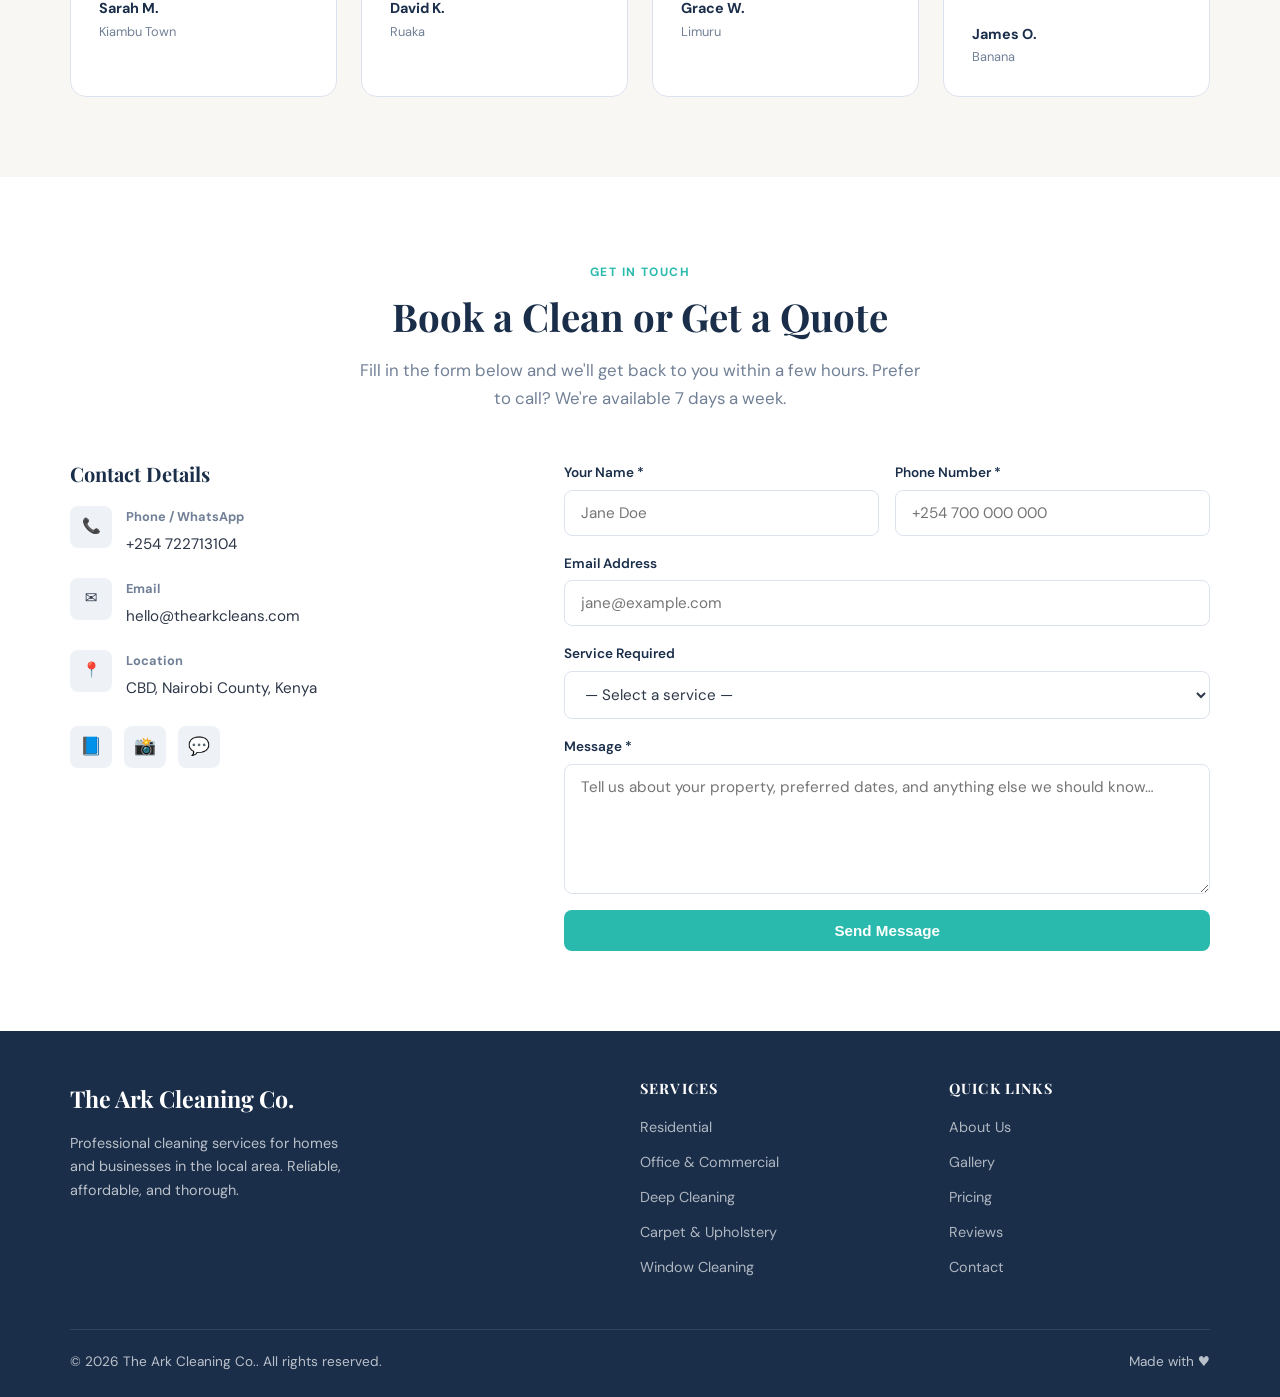
==== commit 40425fa2: "Update made with" ====
--- a/index.html
+++ b/index.html
@@ -350,7 +350,7 @@
       </div>
       <div class="footer-bottom">
         <span id="footer-copy">© 2024 The Ark Cleaning Co. All rights reserved.</span>
-        <span>Made with ♥ in Kiambu County</span>
+        <span>Made with ♥</span>
       </div>
     </div>
   </footer>
